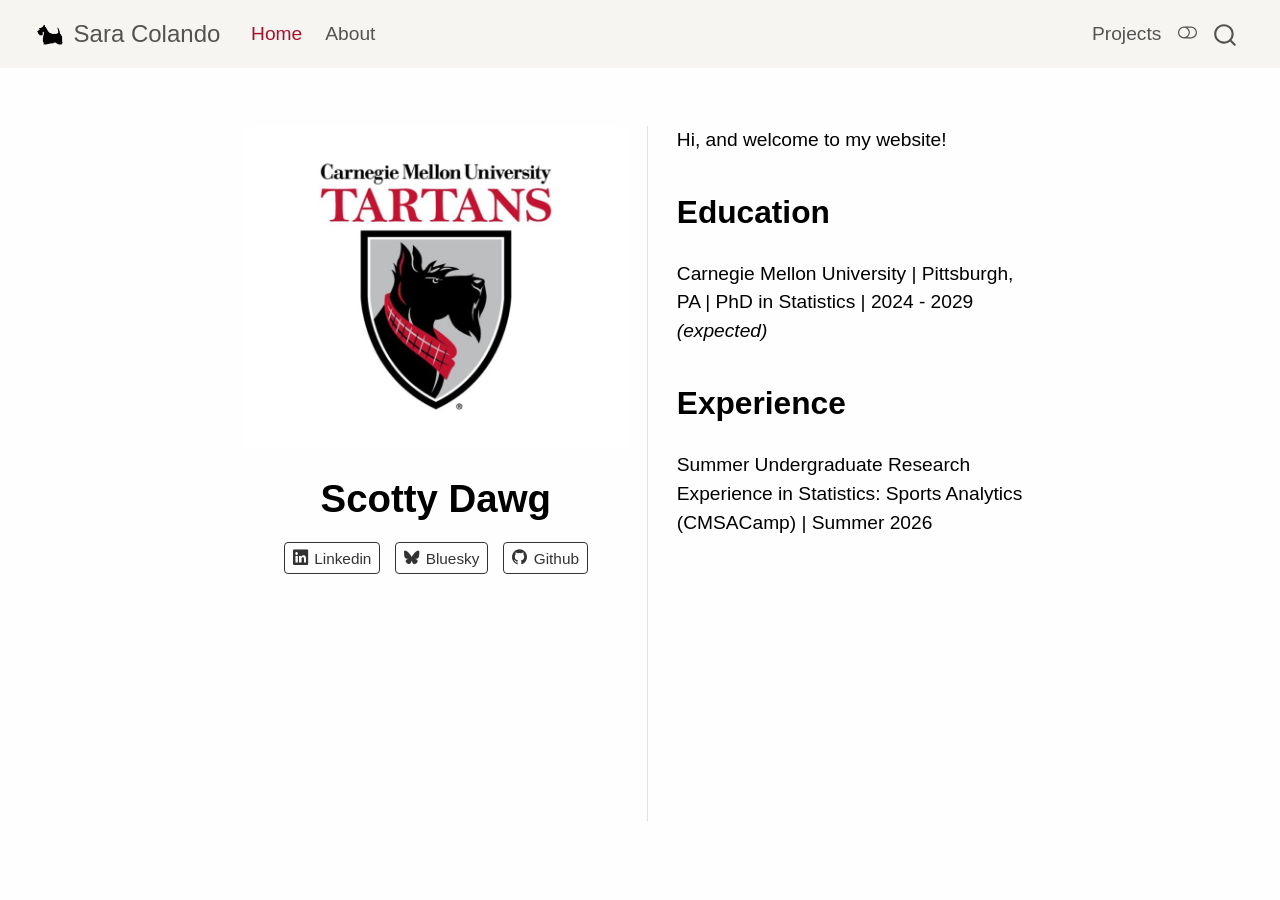
==== index.html @ 4d72673f "Built site for gh-pages" ====
<!DOCTYPE html>
<html xmlns="http://www.w3.org/1999/xhtml" lang="en" xml:lang="en"><head>

<meta charset="utf-8">
<meta name="generator" content="quarto-1.8.26">

<meta name="viewport" content="width=device-width, initial-scale=1.0, user-scalable=yes">


<title>Scotty Dawg – Sara Colando</title>
<style>
code{white-space: pre-wrap;}
span.smallcaps{font-variant: small-caps;}
div.columns{display: flex; gap: min(4vw, 1.5em);}
div.column{flex: auto; overflow-x: auto;}
div.hanging-indent{margin-left: 1.5em; text-indent: -1.5em;}
ul.task-list{list-style: none;}
ul.task-list li input[type="checkbox"] {
  width: 0.8em;
  margin: 0 0.8em 0.2em -1em; /* quarto-specific, see https://github.com/quarto-dev/quarto-cli/issues/4556 */ 
  vertical-align: middle;
}
</style>


<script src="site_libs/quarto-nav/quarto-nav.js"></script>
<script src="site_libs/quarto-nav/headroom.min.js"></script>
<script src="site_libs/clipboard/clipboard.min.js"></script>
<script src="site_libs/quarto-search/autocomplete.umd.js"></script>
<script src="site_libs/quarto-search/fuse.min.js"></script>
<script src="site_libs/quarto-search/quarto-search.js"></script>
<meta name="quarto:offset" content="./">
<link href="./images/logo.png" rel="icon" type="image/png">
<script src="site_libs/quarto-html/quarto.js" type="module"></script>
<script src="site_libs/quarto-html/tabsets/tabsets.js" type="module"></script>
<script src="site_libs/quarto-html/axe/axe-check.js" type="module"></script>
<script src="site_libs/quarto-html/popper.min.js"></script>
<script src="site_libs/quarto-html/tippy.umd.min.js"></script>
<link href="site_libs/quarto-html/tippy.css" rel="stylesheet">
<link href="site_libs/quarto-html/quarto-syntax-highlighting-587c61ba64f3a5504c4d52d930310e48.css" rel="stylesheet" class="quarto-color-scheme" id="quarto-text-highlighting-styles">
<link href="site_libs/quarto-html/quarto-syntax-highlighting-dark-b758ccaa5987ceb1b75504551e579abf.css" rel="stylesheet" class="quarto-color-scheme quarto-color-alternate" id="quarto-text-highlighting-styles">
<link href="site_libs/quarto-html/quarto-syntax-highlighting-587c61ba64f3a5504c4d52d930310e48.css" rel="stylesheet" class="quarto-color-scheme-extra" id="quarto-text-highlighting-styles">
<script src="site_libs/bootstrap/bootstrap.min.js"></script>
<link href="site_libs/bootstrap/bootstrap-icons.css" rel="stylesheet">
<link href="site_libs/bootstrap/bootstrap-1a9a073c351bd745529da1f8af7cf872.min.css" rel="stylesheet" append-hash="true" class="quarto-color-scheme" id="quarto-bootstrap" data-mode="light">
<link href="site_libs/bootstrap/bootstrap-dark-0d4a9d19931feb4fee1ddab4b2489000.min.css" rel="stylesheet" append-hash="true" class="quarto-color-scheme quarto-color-alternate" id="quarto-bootstrap" data-mode="dark">
<link href="site_libs/bootstrap/bootstrap-1a9a073c351bd745529da1f8af7cf872.min.css" rel="stylesheet" append-hash="true" class="quarto-color-scheme-extra" id="quarto-bootstrap" data-mode="light">
<script id="quarto-search-options" type="application/json">{
  "location": "navbar",
  "copy-button": false,
  "collapse-after": 3,
  "panel-placement": "end",
  "type": "overlay",
  "limit": 50,
  "keyboard-shortcut": [
    "f",
    "/",
    "s"
  ],
  "show-item-context": false,
  "language": {
    "search-no-results-text": "No results",
    "search-matching-documents-text": "matching documents",
    "search-copy-link-title": "Copy link to search",
    "search-hide-matches-text": "Hide additional matches",
    "search-more-match-text": "more match in this document",
    "search-more-matches-text": "more matches in this document",
    "search-clear-button-title": "Clear",
    "search-text-placeholder": "",
    "search-detached-cancel-button-title": "Cancel",
    "search-submit-button-title": "Submit",
    "search-label": "Search"
  }
}</script>


</head>

<body class="nav-fixed fullcontent quarto-light"><script id="quarto-html-before-body" type="application/javascript">
    const toggleBodyColorMode = (bsSheetEl) => {
      const mode = bsSheetEl.getAttribute("data-mode");
      const bodyEl = window.document.querySelector("body");
      if (mode === "dark") {
        bodyEl.classList.add("quarto-dark");
        bodyEl.classList.remove("quarto-light");
      } else {
        bodyEl.classList.add("quarto-light");
        bodyEl.classList.remove("quarto-dark");
      }
    }
    const toggleBodyColorPrimary = () => {
      const bsSheetEl = window.document.querySelector("link#quarto-bootstrap:not([rel=disabled-stylesheet])");
      if (bsSheetEl) {
        toggleBodyColorMode(bsSheetEl);
      }
    }
    const setColorSchemeToggle = (alternate) => {
      const toggles = window.document.querySelectorAll('.quarto-color-scheme-toggle');
      for (let i=0; i < toggles.length; i++) {
        const toggle = toggles[i];
        if (toggle) {
          if (alternate) {
            toggle.classList.add("alternate");
          } else {
            toggle.classList.remove("alternate");
          }
        }
      }
    };
    const toggleColorMode = (alternate) => {
      // Switch the stylesheets
      const primaryStylesheets = window.document.querySelectorAll('link.quarto-color-scheme:not(.quarto-color-alternate)');
      const alternateStylesheets = window.document.querySelectorAll('link.quarto-color-scheme.quarto-color-alternate');
      manageTransitions('#quarto-margin-sidebar .nav-link', false);
      if (alternate) {
        // note: dark is layered on light, we don't disable primary!
        enableStylesheet(alternateStylesheets);
        for (const sheetNode of alternateStylesheets) {
          if (sheetNode.id === "quarto-bootstrap") {
            toggleBodyColorMode(sheetNode);
          }
        }
      } else {
        disableStylesheet(alternateStylesheets);
        enableStylesheet(primaryStylesheets)
        toggleBodyColorPrimary();
      }
      manageTransitions('#quarto-margin-sidebar .nav-link', true);
      // Switch the toggles
      setColorSchemeToggle(alternate)
      // Hack to workaround the fact that safari doesn't
      // properly recolor the scrollbar when toggling (#1455)
      if (navigator.userAgent.indexOf('Safari') > 0 && navigator.userAgent.indexOf('Chrome') == -1) {
        manageTransitions("body", false);
        window.scrollTo(0, 1);
        setTimeout(() => {
          window.scrollTo(0, 0);
          manageTransitions("body", true);
        }, 40);
      }
    }
    const disableStylesheet = (stylesheets) => {
      for (let i=0; i < stylesheets.length; i++) {
        const stylesheet = stylesheets[i];
        stylesheet.rel = 'disabled-stylesheet';
      }
    }
    const enableStylesheet = (stylesheets) => {
      for (let i=0; i < stylesheets.length; i++) {
        const stylesheet = stylesheets[i];
        if(stylesheet.rel !== 'stylesheet') { // for Chrome, which will still FOUC without this check
          stylesheet.rel = 'stylesheet';
        }
      }
    }
    const manageTransitions = (selector, allowTransitions) => {
      const els = window.document.querySelectorAll(selector);
      for (let i=0; i < els.length; i++) {
        const el = els[i];
        if (allowTransitions) {
          el.classList.remove('notransition');
        } else {
          el.classList.add('notransition');
        }
      }
    }
    const isFileUrl = () => {
      return window.location.protocol === 'file:';
    }
    const hasAlternateSentinel = () => {
      let styleSentinel = getColorSchemeSentinel();
      if (styleSentinel !== null) {
        return styleSentinel === "alternate";
      } else {
        return false;
      }
    }
    const setStyleSentinel = (alternate) => {
      const value = alternate ? "alternate" : "default";
      if (!isFileUrl()) {
        window.localStorage.setItem("quarto-color-scheme", value);
      } else {
        localAlternateSentinel = value;
      }
    }
    const getColorSchemeSentinel = () => {
      if (!isFileUrl()) {
        const storageValue = window.localStorage.getItem("quarto-color-scheme");
        return storageValue != null ? storageValue : localAlternateSentinel;
      } else {
        return localAlternateSentinel;
      }
    }
    const toggleGiscusIfUsed = (isAlternate, darkModeDefault) => {
      const baseTheme = document.querySelector('#giscus-base-theme')?.value ?? 'light';
      const alternateTheme = document.querySelector('#giscus-alt-theme')?.value ?? 'dark';
      let newTheme = '';
      if(authorPrefersDark) {
        newTheme = isAlternate ? baseTheme : alternateTheme;
      } else {
        newTheme = isAlternate ? alternateTheme : baseTheme;
      }
      const changeGiscusTheme = () => {
        // From: https://github.com/giscus/giscus/issues/336
        const sendMessage = (message) => {
          const iframe = document.querySelector('iframe.giscus-frame');
          if (!iframe) return;
          iframe.contentWindow.postMessage({ giscus: message }, 'https://giscus.app');
        }
        sendMessage({
          setConfig: {
            theme: newTheme
          }
        });
      }
      const isGiscussLoaded = window.document.querySelector('iframe.giscus-frame') !== null;
      if (isGiscussLoaded) {
        changeGiscusTheme();
      }
    };
    const authorPrefersDark = false;
    const darkModeDefault = authorPrefersDark;
      document.querySelector('link#quarto-text-highlighting-styles.quarto-color-scheme-extra').rel = 'disabled-stylesheet';
      document.querySelector('link#quarto-bootstrap.quarto-color-scheme-extra').rel = 'disabled-stylesheet';
    let localAlternateSentinel = darkModeDefault ? 'alternate' : 'default';
    // Dark / light mode switch
    window.quartoToggleColorScheme = () => {
      // Read the current dark / light value
      let toAlternate = !hasAlternateSentinel();
      toggleColorMode(toAlternate);
      setStyleSentinel(toAlternate);
      toggleGiscusIfUsed(toAlternate, darkModeDefault);
      window.dispatchEvent(new Event('resize'));
    };
    // Switch to dark mode if need be
    if (hasAlternateSentinel()) {
      toggleColorMode(true);
    } else {
      toggleColorMode(false);
    }
  </script>

<div id="quarto-search-results"></div>
  <header id="quarto-header" class="headroom fixed-top">
    <nav class="navbar navbar-expand-lg " data-bs-theme="dark">
      <div class="navbar-container container-fluid">
      <div class="navbar-brand-container mx-auto">
    <a href="./index.html" class="navbar-brand navbar-brand-logo">
    <img src="./images/logo.png" alt="" class="navbar-logo light-content">
    <img src="./images/logo.png" alt="" class="navbar-logo dark-content">
    </a>
    <a class="navbar-brand" href="./index.html">
    <span class="navbar-title">Sara Colando</span>
    </a>
  </div>
            <div id="quarto-search" class="" title="Search"></div>
          <button class="navbar-toggler" type="button" data-bs-toggle="collapse" data-bs-target="#navbarCollapse" aria-controls="navbarCollapse" role="menu" aria-expanded="false" aria-label="Toggle navigation" onclick="if (window.quartoToggleHeadroom) { window.quartoToggleHeadroom(); }">
  <span class="navbar-toggler-icon"></span>
</button>
          <div class="collapse navbar-collapse" id="navbarCollapse">
            <ul class="navbar-nav navbar-nav-scroll me-auto">
  <li class="nav-item">
    <a class="nav-link active" href="./index.html" aria-current="page"> 
<span class="menu-text">Home</span></a>
  </li>  
  <li class="nav-item">
    <a class="nav-link" href="./about.html"> 
<span class="menu-text">About</span></a>
  </li>  
</ul>
            <ul class="navbar-nav navbar-nav-scroll ms-auto">
  <li class="nav-item">
    <a class="nav-link" href="./projects.html"> 
<span class="menu-text">Projects</span></a>
  </li>  
</ul>
          </div> <!-- /navcollapse -->
            <div class="quarto-navbar-tools">
  <a href="" class="quarto-color-scheme-toggle quarto-navigation-tool  px-1" onclick="window.quartoToggleColorScheme(); return false;" title="Toggle dark mode"><i class="bi"></i></a>
</div>
      </div> <!-- /container-fluid -->
    </nav>
</header>
<!-- content -->
<div id="quarto-content" class="quarto-container page-columns page-rows-contents page-layout-article page-navbar">
<!-- sidebar -->
<!-- margin-sidebar -->
    
<!-- main -->
<div class="quarto-about-trestles">
  <div class="about-entity">
    <img src="images/profile.png" class="about-image
  rounded " style="width: 20em;">
<header id="title-block-header" class="quarto-title-block default">
<div class="quarto-title">
<h1 class="title">Scotty Dawg</h1>
</div>
<div class="quarto-title-meta">
  </div>
</header>
    <div class="about-links">
  <a href="https://www.linkedin.com" class="about-link" rel="" target="">
    <i class="bi bi-linkedin"></i>
     <span class="about-link-text">Linkedin</span>
  </a>
  <a href="https://bsky.app" class="about-link" rel="" target="">
    <i class="bi bi-bluesky"></i>
     <span class="about-link-text">Bluesky</span>
  </a>
  <a href="https://github.com" class="about-link" rel="" target="">
    <i class="bi bi-github"></i>
     <span class="about-link-text">Github</span>
  </a>
</div>
  </div>
  <div class="about-contents"><main class="content" id="quarto-document-content">

<p>Hi, and welcome to my website!</p>
<section id="education" class="level2">
<h2 data-anchor-id="education">Education</h2>
<p>Carnegie Mellon University | Pittsburgh, PA | PhD in Statistics | 2024 - 2029 <em>(expected)</em></p>
</section>
<section id="experience" class="level2">
<h2 data-anchor-id="experience">Experience</h2>
<p>Summer Undergraduate Research Experience in Statistics: Sports Analytics (CMSACamp) | Summer 2026</p>


</section>
</main></div>
</div>
 <!-- /main -->
<script id="quarto-html-after-body" type="application/javascript">
  window.document.addEventListener("DOMContentLoaded", function (event) {
    // Ensure there is a toggle, if there isn't float one in the top right
    if (window.document.querySelector('.quarto-color-scheme-toggle') === null) {
      const a = window.document.createElement('a');
      a.classList.add('top-right');
      a.classList.add('quarto-color-scheme-toggle');
      a.href = "";
      a.onclick = function() { try { window.quartoToggleColorScheme(); } catch {} return false; };
      const i = window.document.createElement("i");
      i.classList.add('bi');
      a.appendChild(i);
      window.document.body.appendChild(a);
    }
    setColorSchemeToggle(hasAlternateSentinel())
    const isCodeAnnotation = (el) => {
      for (const clz of el.classList) {
        if (clz.startsWith('code-annotation-')) {                     
          return true;
        }
      }
      return false;
    }
    const onCopySuccess = function(e) {
      // button target
      const button = e.trigger;
      // don't keep focus
      button.blur();
      // flash "checked"
      button.classList.add('code-copy-button-checked');
      var currentTitle = button.getAttribute("title");
      button.setAttribute("title", "Copied!");
      let tooltip;
      if (window.bootstrap) {
        button.setAttribute("data-bs-toggle", "tooltip");
        button.setAttribute("data-bs-placement", "left");
        button.setAttribute("data-bs-title", "Copied!");
        tooltip = new bootstrap.Tooltip(button, 
          { trigger: "manual", 
            customClass: "code-copy-button-tooltip",
            offset: [0, -8]});
        tooltip.show();    
      }
      setTimeout(function() {
        if (tooltip) {
          tooltip.hide();
          button.removeAttribute("data-bs-title");
          button.removeAttribute("data-bs-toggle");
          button.removeAttribute("data-bs-placement");
        }
        button.setAttribute("title", currentTitle);
        button.classList.remove('code-copy-button-checked');
      }, 1000);
      // clear code selection
      e.clearSelection();
    }
    const getTextToCopy = function(trigger) {
      const outerScaffold = trigger.parentElement.cloneNode(true);
      const codeEl = outerScaffold.querySelector('code');
      for (const childEl of codeEl.children) {
        if (isCodeAnnotation(childEl)) {
          childEl.remove();
        }
      }
      return codeEl.innerText;
    }
    const clipboard = new window.ClipboardJS('.code-copy-button:not([data-in-quarto-modal])', {
      text: getTextToCopy
    });
    clipboard.on('success', onCopySuccess);
    if (window.document.getElementById('quarto-embedded-source-code-modal')) {
      const clipboardModal = new window.ClipboardJS('.code-copy-button[data-in-quarto-modal]', {
        text: getTextToCopy,
        container: window.document.getElementById('quarto-embedded-source-code-modal')
      });
      clipboardModal.on('success', onCopySuccess);
    }
      var localhostRegex = new RegExp(/^(?:http|https):\/\/localhost\:?[0-9]*\//);
      var mailtoRegex = new RegExp(/^mailto:/);
        var filterRegex = new RegExp('/' + window.location.host + '/');
      var isInternal = (href) => {
          return filterRegex.test(href) || localhostRegex.test(href) || mailtoRegex.test(href);
      }
      // Inspect non-navigation links and adorn them if external
     var links = window.document.querySelectorAll('a[href]:not(.nav-link):not(.navbar-brand):not(.toc-action):not(.sidebar-link):not(.sidebar-item-toggle):not(.pagination-link):not(.no-external):not([aria-hidden]):not(.dropdown-item):not(.quarto-navigation-tool):not(.about-link)');
      for (var i=0; i<links.length; i++) {
        const link = links[i];
        if (!isInternal(link.href)) {
          // undo the damage that might have been done by quarto-nav.js in the case of
          // links that we want to consider external
          if (link.dataset.originalHref !== undefined) {
            link.href = link.dataset.originalHref;
          }
        }
      }
    function tippyHover(el, contentFn, onTriggerFn, onUntriggerFn) {
      const config = {
        allowHTML: true,
        maxWidth: 500,
        delay: 100,
        arrow: false,
        appendTo: function(el) {
            return el.parentElement;
        },
        interactive: true,
        interactiveBorder: 10,
        theme: 'quarto',
        placement: 'bottom-start',
      };
      if (contentFn) {
        config.content = contentFn;
      }
      if (onTriggerFn) {
        config.onTrigger = onTriggerFn;
      }
      if (onUntriggerFn) {
        config.onUntrigger = onUntriggerFn;
      }
      window.tippy(el, config); 
    }
    const noterefs = window.document.querySelectorAll('a[role="doc-noteref"]');
    for (var i=0; i<noterefs.length; i++) {
      const ref = noterefs[i];
      tippyHover(ref, function() {
        // use id or data attribute instead here
        let href = ref.getAttribute('data-footnote-href') || ref.getAttribute('href');
        try { href = new URL(href).hash; } catch {}
        const id = href.replace(/^#\/?/, "");
        const note = window.document.getElementById(id);
        if (note) {
          return note.innerHTML;
        } else {
          return "";
        }
      });
    }
    const xrefs = window.document.querySelectorAll('a.quarto-xref');
    const processXRef = (id, note) => {
      // Strip column container classes
      const stripColumnClz = (el) => {
        el.classList.remove("page-full", "page-columns");
        if (el.children) {
          for (const child of el.children) {
            stripColumnClz(child);
          }
        }
      }
      stripColumnClz(note)
      if (id === null || id.startsWith('sec-')) {
        // Special case sections, only their first couple elements
        const container = document.createElement("div");
        if (note.children && note.children.length > 2) {
          container.appendChild(note.children[0].cloneNode(true));
          for (let i = 1; i < note.children.length; i++) {
            const child = note.children[i];
            if (child.tagName === "P" && child.innerText === "") {
              continue;
            } else {
              container.appendChild(child.cloneNode(true));
              break;
            }
          }
          if (window.Quarto?.typesetMath) {
            window.Quarto.typesetMath(container);
          }
          return container.innerHTML
        } else {
          if (window.Quarto?.typesetMath) {
            window.Quarto.typesetMath(note);
          }
          return note.innerHTML;
        }
      } else {
        // Remove any anchor links if they are present
        const anchorLink = note.querySelector('a.anchorjs-link');
        if (anchorLink) {
          anchorLink.remove();
        }
        if (window.Quarto?.typesetMath) {
          window.Quarto.typesetMath(note);
        }
        if (note.classList.contains("callout")) {
          return note.outerHTML;
        } else {
          return note.innerHTML;
        }
      }
    }
    for (var i=0; i<xrefs.length; i++) {
      const xref = xrefs[i];
      tippyHover(xref, undefined, function(instance) {
        instance.disable();
        let url = xref.getAttribute('href');
        let hash = undefined; 
        if (url.startsWith('#')) {
          hash = url;
        } else {
          try { hash = new URL(url).hash; } catch {}
        }
        if (hash) {
          const id = hash.replace(/^#\/?/, "");
          const note = window.document.getElementById(id);
          if (note !== null) {
            try {
              const html = processXRef(id, note.cloneNode(true));
              instance.setContent(html);
            } finally {
              instance.enable();
              instance.show();
            }
          } else {
            // See if we can fetch this
            fetch(url.split('#')[0])
            .then(res => res.text())
            .then(html => {
              const parser = new DOMParser();
              const htmlDoc = parser.parseFromString(html, "text/html");
              const note = htmlDoc.getElementById(id);
              if (note !== null) {
                const html = processXRef(id, note);
                instance.setContent(html);
              } 
            }).finally(() => {
              instance.enable();
              instance.show();
            });
          }
        } else {
          // See if we can fetch a full url (with no hash to target)
          // This is a special case and we should probably do some content thinning / targeting
          fetch(url)
          .then(res => res.text())
          .then(html => {
            const parser = new DOMParser();
            const htmlDoc = parser.parseFromString(html, "text/html");
            const note = htmlDoc.querySelector('main.content');
            if (note !== null) {
              // This should only happen for chapter cross references
              // (since there is no id in the URL)
              // remove the first header
              if (note.children.length > 0 && note.children[0].tagName === "HEADER") {
                note.children[0].remove();
              }
              const html = processXRef(null, note);
              instance.setContent(html);
            } 
          }).finally(() => {
            instance.enable();
            instance.show();
          });
        }
      }, function(instance) {
      });
    }
        let selectedAnnoteEl;
        const selectorForAnnotation = ( cell, annotation) => {
          let cellAttr = 'data-code-cell="' + cell + '"';
          let lineAttr = 'data-code-annotation="' +  annotation + '"';
          const selector = 'span[' + cellAttr + '][' + lineAttr + ']';
          return selector;
        }
        const selectCodeLines = (annoteEl) => {
          const doc = window.document;
          const targetCell = annoteEl.getAttribute("data-target-cell");
          const targetAnnotation = annoteEl.getAttribute("data-target-annotation");
          const annoteSpan = window.document.querySelector(selectorForAnnotation(targetCell, targetAnnotation));
          const lines = annoteSpan.getAttribute("data-code-lines").split(",");
          const lineIds = lines.map((line) => {
            return targetCell + "-" + line;
          })
          let top = null;
          let height = null;
          let parent = null;
          if (lineIds.length > 0) {
              //compute the position of the single el (top and bottom and make a div)
              const el = window.document.getElementById(lineIds[0]);
              top = el.offsetTop;
              height = el.offsetHeight;
              parent = el.parentElement.parentElement;
            if (lineIds.length > 1) {
              const lastEl = window.document.getElementById(lineIds[lineIds.length - 1]);
              const bottom = lastEl.offsetTop + lastEl.offsetHeight;
              height = bottom - top;
            }
            if (top !== null && height !== null && parent !== null) {
              // cook up a div (if necessary) and position it 
              let div = window.document.getElementById("code-annotation-line-highlight");
              if (div === null) {
                div = window.document.createElement("div");
                div.setAttribute("id", "code-annotation-line-highlight");
                div.style.position = 'absolute';
                parent.appendChild(div);
              }
              div.style.top = top - 2 + "px";
              div.style.height = height + 4 + "px";
              div.style.left = 0;
              let gutterDiv = window.document.getElementById("code-annotation-line-highlight-gutter");
              if (gutterDiv === null) {
                gutterDiv = window.document.createElement("div");
                gutterDiv.setAttribute("id", "code-annotation-line-highlight-gutter");
                gutterDiv.style.position = 'absolute';
                const codeCell = window.document.getElementById(targetCell);
                const gutter = codeCell.querySelector('.code-annotation-gutter');
                gutter.appendChild(gutterDiv);
              }
              gutterDiv.style.top = top - 2 + "px";
              gutterDiv.style.height = height + 4 + "px";
            }
            selectedAnnoteEl = annoteEl;
          }
        };
        const unselectCodeLines = () => {
          const elementsIds = ["code-annotation-line-highlight", "code-annotation-line-highlight-gutter"];
          elementsIds.forEach((elId) => {
            const div = window.document.getElementById(elId);
            if (div) {
              div.remove();
            }
          });
          selectedAnnoteEl = undefined;
        };
          // Handle positioning of the toggle
      window.addEventListener(
        "resize",
        throttle(() => {
          elRect = undefined;
          if (selectedAnnoteEl) {
            selectCodeLines(selectedAnnoteEl);
          }
        }, 10)
      );
      function throttle(fn, ms) {
      let throttle = false;
      let timer;
        return (...args) => {
          if(!throttle) { // first call gets through
              fn.apply(this, args);
              throttle = true;
          } else { // all the others get throttled
              if(timer) clearTimeout(timer); // cancel #2
              timer = setTimeout(() => {
                fn.apply(this, args);
                timer = throttle = false;
              }, ms);
          }
        };
      }
        // Attach click handler to the DT
        const annoteDls = window.document.querySelectorAll('dt[data-target-cell]');
        for (const annoteDlNode of annoteDls) {
          annoteDlNode.addEventListener('click', (event) => {
            const clickedEl = event.target;
            if (clickedEl !== selectedAnnoteEl) {
              unselectCodeLines();
              const activeEl = window.document.querySelector('dt[data-target-cell].code-annotation-active');
              if (activeEl) {
                activeEl.classList.remove('code-annotation-active');
              }
              selectCodeLines(clickedEl);
              clickedEl.classList.add('code-annotation-active');
            } else {
              // Unselect the line
              unselectCodeLines();
              clickedEl.classList.remove('code-annotation-active');
            }
          });
        }
    const findCites = (el) => {
      const parentEl = el.parentElement;
      if (parentEl) {
        const cites = parentEl.dataset.cites;
        if (cites) {
          return {
            el,
            cites: cites.split(' ')
          };
        } else {
          return findCites(el.parentElement)
        }
      } else {
        return undefined;
      }
    };
    var bibliorefs = window.document.querySelectorAll('a[role="doc-biblioref"]');
    for (var i=0; i<bibliorefs.length; i++) {
      const ref = bibliorefs[i];
      const citeInfo = findCites(ref);
      if (citeInfo) {
        tippyHover(citeInfo.el, function() {
          var popup = window.document.createElement('div');
          citeInfo.cites.forEach(function(cite) {
            var citeDiv = window.document.createElement('div');
            citeDiv.classList.add('hanging-indent');
            citeDiv.classList.add('csl-entry');
            var biblioDiv = window.document.getElementById('ref-' + cite);
            if (biblioDiv) {
              citeDiv.innerHTML = biblioDiv.innerHTML;
            }
            popup.appendChild(citeDiv);
          });
          return popup.innerHTML;
        });
      }
    }
  });
  </script>
</div> <!-- /content -->




</body></html>
---- site_libs/quarto-html/tippy.css ----
.tippy-box[data-animation=fade][data-state=hidden]{opacity:0}[data-tippy-root]{max-width:calc(100vw - 10px)}.tippy-box{position:relative;background-color:#333;color:#fff;border-radius:4px;font-size:14px;line-height:1.4;white-space:normal;outline:0;transition-property:transform,visibility,opacity}.tippy-box[data-placement^=top]>.tippy-arrow{bottom:0}.tippy-box[data-placement^=top]>.tippy-arrow:before{bottom:-7px;left:0;border-width:8px 8px 0;border-top-color:initial;transform-origin:center top}.tippy-box[data-placement^=bottom]>.tippy-arrow{top:0}.tippy-box[data-placement^=bottom]>.tippy-arrow:before{top:-7px;left:0;border-width:0 8px 8px;border-bottom-color:initial;transform-origin:center bottom}.tippy-box[data-placement^=left]>.tippy-arrow{right:0}.tippy-box[data-placement^=left]>.tippy-arrow:before{border-width:8px 0 8px 8px;border-left-color:initial;right:-7px;transform-origin:center left}.tippy-box[data-placement^=right]>.tippy-arrow{left:0}.tippy-box[data-placement^=right]>.tippy-arrow:before{left:-7px;border-width:8px 8px 8px 0;border-right-color:initial;transform-origin:center right}.tippy-box[data-inertia][data-state=visible]{transition-timing-function:cubic-bezier(.54,1.5,.38,1.11)}.tippy-arrow{width:16px;height:16px;color:#333}.tippy-arrow:before{content:"";position:absolute;border-color:transparent;border-style:solid}.tippy-content{position:relative;padding:5px 9px;z-index:1}
---- site_libs/quarto-html/quarto-syntax-highlighting-587c61ba64f3a5504c4d52d930310e48.css ----
/* quarto syntax highlight colors */
:root {
  --quarto-hl-ot-color: #003B4F;
  --quarto-hl-at-color: #657422;
  --quarto-hl-ss-color: #20794D;
  --quarto-hl-an-color: #5E5E5E;
  --quarto-hl-fu-color: #4758AB;
  --quarto-hl-st-color: #20794D;
  --quarto-hl-cf-color: #003B4F;
  --quarto-hl-op-color: #5E5E5E;
  --quarto-hl-er-color: #AD0000;
  --quarto-hl-bn-color: #AD0000;
  --quarto-hl-al-color: #AD0000;
  --quarto-hl-va-color: #111111;
  --quarto-hl-bu-color: inherit;
  --quarto-hl-ex-color: inherit;
  --quarto-hl-pp-color: #AD0000;
  --quarto-hl-in-color: #5E5E5E;
  --quarto-hl-vs-color: #20794D;
  --quarto-hl-wa-color: #5E5E5E;
  --quarto-hl-do-color: #5E5E5E;
  --quarto-hl-im-color: #00769E;
  --quarto-hl-ch-color: #20794D;
  --quarto-hl-dt-color: #AD0000;
  --quarto-hl-fl-color: #AD0000;
  --quarto-hl-co-color: #5E5E5E;
  --quarto-hl-cv-color: #5E5E5E;
  --quarto-hl-cn-color: #8f5902;
  --quarto-hl-sc-color: #5E5E5E;
  --quarto-hl-dv-color: #AD0000;
  --quarto-hl-kw-color: #003B4F;
}

/* other quarto variables */
:root {
  --quarto-font-monospace: SFMono-Regular, Menlo, Monaco, Consolas, "Liberation Mono", "Courier New", monospace;
}

/* syntax highlight based on Pandoc's rules */
pre > code.sourceCode > span {
  color: #003B4F;
}

code.sourceCode > span {
  color: #003B4F;
}

div.sourceCode,
div.sourceCode pre.sourceCode {
  color: #003B4F;
}

/* Normal */
code span {
  color: #003B4F;
}

/* Alert */
code span.al {
  color: #AD0000;
  font-style: inherit;
}

/* Annotation */
code span.an {
  color: #5E5E5E;
  font-style: inherit;
}

/* Attribute */
code span.at {
  color: #657422;
  font-style: inherit;
}

/* BaseN */
code span.bn {
  color: #AD0000;
  font-style: inherit;
}

/* BuiltIn */
code span.bu {
  font-style: inherit;
}

/* ControlFlow */
code span.cf {
  color: #003B4F;
  font-weight: bold;
  font-style: inherit;
}

/* Char */
code span.ch {
  color: #20794D;
  font-style: inherit;
}

/* Constant */
code span.cn {
  color: #8f5902;
  font-style: inherit;
}

/* Comment */
code span.co {
  color: #5E5E5E;
  font-style: inherit;
}

/* CommentVar */
code span.cv {
  color: #5E5E5E;
  font-style: italic;
}

/* Documentation */
code span.do {
  color: #5E5E5E;
  font-style: italic;
}

/* DataType */
code span.dt {
  color: #AD0000;
  font-style: inherit;
}

/* DecVal */
code span.dv {
  color: #AD0000;
  font-style: inherit;
}

/* Error */
code span.er {
  color: #AD0000;
  font-style: inherit;
}

/* Extension */
code span.ex {
  font-style: inherit;
}

/* Float */
code span.fl {
  color: #AD0000;
  font-style: inherit;
}

/* Function */
code span.fu {
  color: #4758AB;
  font-style: inherit;
}

/* Import */
code span.im {
  color: #00769E;
  font-style: inherit;
}

/* Information */
code span.in {
  color: #5E5E5E;
  font-style: inherit;
}

/* Keyword */
code span.kw {
  color: #003B4F;
  font-weight: bold;
  font-style: inherit;
}

/* Operator */
code span.op {
  color: #5E5E5E;
  font-style: inherit;
}

/* Other */
code span.ot {
  color: #003B4F;
  font-style: inherit;
}

/* Preprocessor */
code span.pp {
  color: #AD0000;
  font-style: inherit;
}

/* SpecialChar */
code span.sc {
  color: #5E5E5E;
  font-style: inherit;
}

/* SpecialString */
code span.ss {
  color: #20794D;
  font-style: inherit;
}

/* String */
code span.st {
  color: #20794D;
  font-style: inherit;
}

/* Variable */
code span.va {
  color: #111111;
  font-style: inherit;
}

/* VerbatimString */
code span.vs {
  color: #20794D;
  font-style: inherit;
}

/* Warning */
code span.wa {
  color: #5E5E5E;
  font-style: italic;
}

.prevent-inlining {
  content: "</";
}

/*# sourceMappingURL=2dce1cc6c82594539e1579de68416b47.css.map */
---- site_libs/quarto-html/quarto-syntax-highlighting-dark-b758ccaa5987ceb1b75504551e579abf.css ----
/* quarto syntax highlight colors */
:root {
  --quarto-hl-al-color: #f07178;
  --quarto-hl-an-color: #d4d0ab;
  --quarto-hl-at-color: #00e0e0;
  --quarto-hl-bn-color: #d4d0ab;
  --quarto-hl-bu-color: #abe338;
  --quarto-hl-ch-color: #abe338;
  --quarto-hl-co-color: #f8f8f2;
  --quarto-hl-cv-color: #ffd700;
  --quarto-hl-cn-color: #ffd700;
  --quarto-hl-cf-color: #ffa07a;
  --quarto-hl-dt-color: #ffa07a;
  --quarto-hl-dv-color: #d4d0ab;
  --quarto-hl-do-color: #f8f8f2;
  --quarto-hl-er-color: #f07178;
  --quarto-hl-ex-color: #00e0e0;
  --quarto-hl-fl-color: #d4d0ab;
  --quarto-hl-fu-color: #ffa07a;
  --quarto-hl-im-color: #abe338;
  --quarto-hl-in-color: #d4d0ab;
  --quarto-hl-kw-color: #ffa07a;
  --quarto-hl-op-color: #ffa07a;
  --quarto-hl-ot-color: #00e0e0;
  --quarto-hl-pp-color: #dcc6e0;
  --quarto-hl-re-color: #00e0e0;
  --quarto-hl-sc-color: #abe338;
  --quarto-hl-ss-color: #abe338;
  --quarto-hl-st-color: #abe338;
  --quarto-hl-va-color: #00e0e0;
  --quarto-hl-vs-color: #abe338;
  --quarto-hl-wa-color: #dcc6e0;
}

/* other quarto variables */
:root {
  --quarto-font-monospace: SFMono-Regular, Menlo, Monaco, Consolas, "Liberation Mono", "Courier New", monospace;
}

/* syntax highlight based on Pandoc's rules */
pre > code.sourceCode > span {
  color: #f8f8f2;
}

code.sourceCode > span {
  color: #f8f8f2;
}

div.sourceCode,
div.sourceCode pre.sourceCode {
  color: #f8f8f2;
}

/* Normal */
code span {
  color: #f8f8f2;
}

/* Alert */
code span.al {
  color: #f07178;
}

/* Annotation */
code span.an {
  color: #d4d0ab;
}

/* Attribute */
code span.at {
  color: #00e0e0;
}

/* BaseN */
code span.bn {
  color: #d4d0ab;
}

/* BuiltIn */
code span.bu {
  color: #abe338;
}

/* ControlFlow */
code span.cf {
  font-weight: bold;
  color: #ffa07a;
}

/* Char */
code span.ch {
  color: #abe338;
}

/* Constant */
code span.cn {
  color: #ffd700;
}

/* Comment */
code span.co {
  font-style: italic;
  color: #f8f8f2;
}

/* CommentVar */
code span.cv {
  color: #ffd700;
}

/* Documentation */
code span.do {
  color: #f8f8f2;
}

/* DataType */
code span.dt {
  color: #ffa07a;
}

/* DecVal */
code span.dv {
  color: #d4d0ab;
}

/* Error */
code span.er {
  color: #f07178;
  text-decoration: underline;
}

/* Extension */
code span.ex {
  font-weight: bold;
  color: #00e0e0;
}

/* Float */
code span.fl {
  color: #d4d0ab;
}

/* Function */
code span.fu {
  color: #ffa07a;
}

/* Import */
code span.im {
  color: #abe338;
}

/* Information */
code span.in {
  color: #d4d0ab;
}

/* Keyword */
code span.kw {
  font-weight: bold;
  color: #ffa07a;
}

/* Operator */
code span.op {
  color: #ffa07a;
}

/* Other */
code span.ot {
  color: #00e0e0;
}

/* Preprocessor */
code span.pp {
  color: #dcc6e0;
}

/* RegionMarker */
code span.re {
  background-color: #f8f8f2;
  color: #00e0e0;
}

/* SpecialChar */
code span.sc {
  color: #abe338;
}

/* SpecialString */
code span.ss {
  color: #abe338;
}

/* String */
code span.st {
  color: #abe338;
}

/* Variable */
code span.va {
  color: #00e0e0;
}

/* VerbatimString */
code span.vs {
  color: #abe338;
}

/* Warning */
code span.wa {
  color: #dcc6e0;
}

.prevent-inlining {
  content: "</";
}

/*# sourceMappingURL=6c091f0476edacc1e88d089996040f32.css.map */
---- site_libs/quarto-html/quarto-syntax-highlighting-587c61ba64f3a5504c4d52d930310e48.css ----
/* quarto syntax highlight colors */
:root {
  --quarto-hl-ot-color: #003B4F;
  --quarto-hl-at-color: #657422;
  --quarto-hl-ss-color: #20794D;
  --quarto-hl-an-color: #5E5E5E;
  --quarto-hl-fu-color: #4758AB;
  --quarto-hl-st-color: #20794D;
  --quarto-hl-cf-color: #003B4F;
  --quarto-hl-op-color: #5E5E5E;
  --quarto-hl-er-color: #AD0000;
  --quarto-hl-bn-color: #AD0000;
  --quarto-hl-al-color: #AD0000;
  --quarto-hl-va-color: #111111;
  --quarto-hl-bu-color: inherit;
  --quarto-hl-ex-color: inherit;
  --quarto-hl-pp-color: #AD0000;
  --quarto-hl-in-color: #5E5E5E;
  --quarto-hl-vs-color: #20794D;
  --quarto-hl-wa-color: #5E5E5E;
  --quarto-hl-do-color: #5E5E5E;
  --quarto-hl-im-color: #00769E;
  --quarto-hl-ch-color: #20794D;
  --quarto-hl-dt-color: #AD0000;
  --quarto-hl-fl-color: #AD0000;
  --quarto-hl-co-color: #5E5E5E;
  --quarto-hl-cv-color: #5E5E5E;
  --quarto-hl-cn-color: #8f5902;
  --quarto-hl-sc-color: #5E5E5E;
  --quarto-hl-dv-color: #AD0000;
  --quarto-hl-kw-color: #003B4F;
}

/* other quarto variables */
:root {
  --quarto-font-monospace: SFMono-Regular, Menlo, Monaco, Consolas, "Liberation Mono", "Courier New", monospace;
}

/* syntax highlight based on Pandoc's rules */
pre > code.sourceCode > span {
  color: #003B4F;
}

code.sourceCode > span {
  color: #003B4F;
}

div.sourceCode,
div.sourceCode pre.sourceCode {
  color: #003B4F;
}

/* Normal */
code span {
  color: #003B4F;
}

/* Alert */
code span.al {
  color: #AD0000;
  font-style: inherit;
}

/* Annotation */
code span.an {
  color: #5E5E5E;
  font-style: inherit;
}

/* Attribute */
code span.at {
  color: #657422;
  font-style: inherit;
}

/* BaseN */
code span.bn {
  color: #AD0000;
  font-style: inherit;
}

/* BuiltIn */
code span.bu {
  font-style: inherit;
}

/* ControlFlow */
code span.cf {
  color: #003B4F;
  font-weight: bold;
  font-style: inherit;
}

/* Char */
code span.ch {
  color: #20794D;
  font-style: inherit;
}

/* Constant */
code span.cn {
  color: #8f5902;
  font-style: inherit;
}

/* Comment */
code span.co {
  color: #5E5E5E;
  font-style: inherit;
}

/* CommentVar */
code span.cv {
  color: #5E5E5E;
  font-style: italic;
}

/* Documentation */
code span.do {
  color: #5E5E5E;
  font-style: italic;
}

/* DataType */
code span.dt {
  color: #AD0000;
  font-style: inherit;
}

/* DecVal */
code span.dv {
  color: #AD0000;
  font-style: inherit;
}

/* Error */
code span.er {
  color: #AD0000;
  font-style: inherit;
}

/* Extension */
code span.ex {
  font-style: inherit;
}

/* Float */
code span.fl {
  color: #AD0000;
  font-style: inherit;
}

/* Function */
code span.fu {
  color: #4758AB;
  font-style: inherit;
}

/* Import */
code span.im {
  color: #00769E;
  font-style: inherit;
}

/* Information */
code span.in {
  color: #5E5E5E;
  font-style: inherit;
}

/* Keyword */
code span.kw {
  color: #003B4F;
  font-weight: bold;
  font-style: inherit;
}

/* Operator */
code span.op {
  color: #5E5E5E;
  font-style: inherit;
}

/* Other */
code span.ot {
  color: #003B4F;
  font-style: inherit;
}

/* Preprocessor */
code span.pp {
  color: #AD0000;
  font-style: inherit;
}

/* SpecialChar */
code span.sc {
  color: #5E5E5E;
  font-style: inherit;
}

/* SpecialString */
code span.ss {
  color: #20794D;
  font-style: inherit;
}

/* String */
code span.st {
  color: #20794D;
  font-style: inherit;
}

/* Variable */
code span.va {
  color: #111111;
  font-style: inherit;
}

/* VerbatimString */
code span.vs {
  color: #20794D;
  font-style: inherit;
}

/* Warning */
code span.wa {
  color: #5E5E5E;
  font-style: italic;
}

.prevent-inlining {
  content: "</";
}

/*# sourceMappingURL=2dce1cc6c82594539e1579de68416b47.css.map */
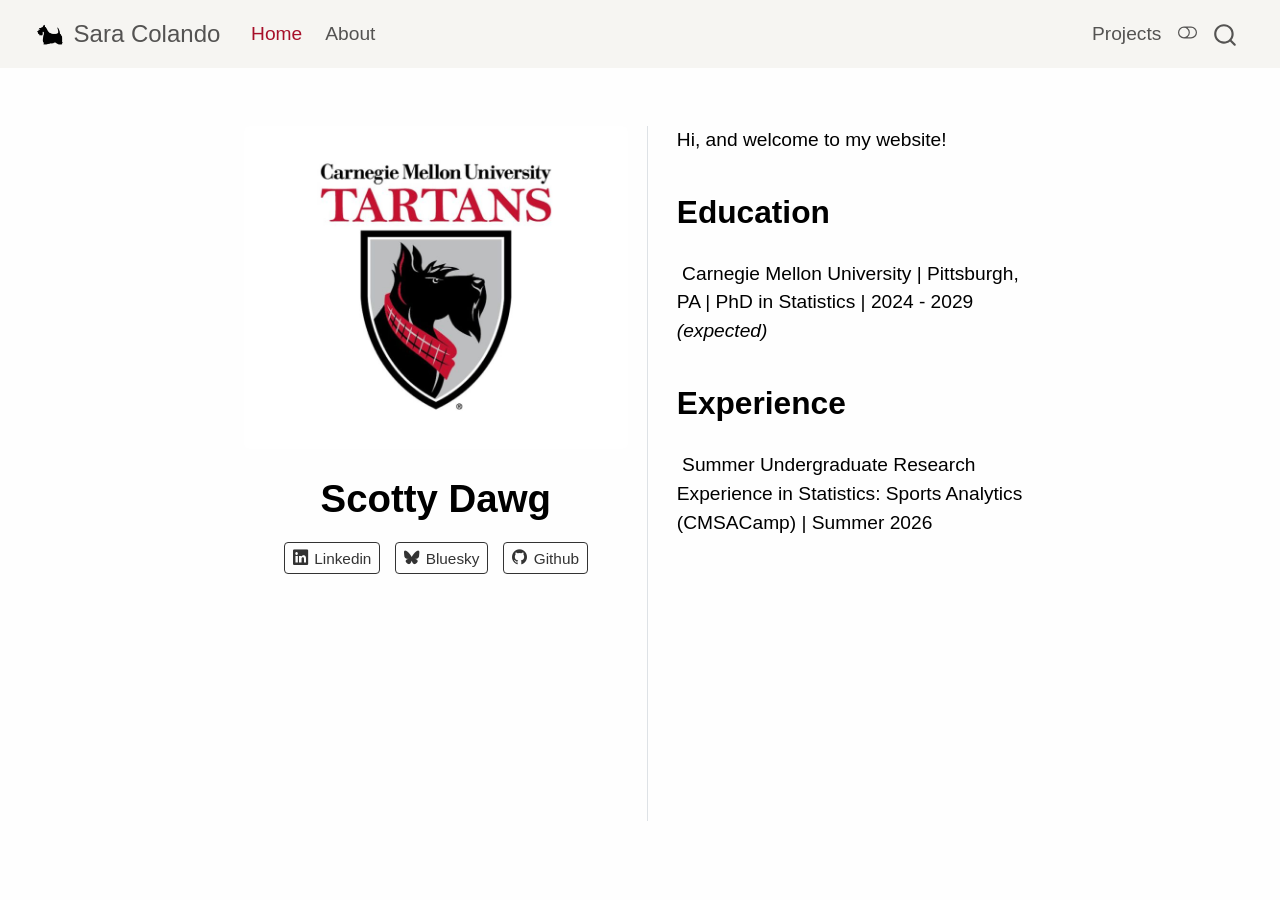
==== commit 399beaec: "Built site for gh-pages" ====
--- a/index.html
+++ b/index.html
@@ -45,6 +45,7 @@
 <link href="site_libs/bootstrap/bootstrap-1a9a073c351bd745529da1f8af7cf872.min.css" rel="stylesheet" append-hash="true" class="quarto-color-scheme" id="quarto-bootstrap" data-mode="light">
 <link href="site_libs/bootstrap/bootstrap-dark-0d4a9d19931feb4fee1ddab4b2489000.min.css" rel="stylesheet" append-hash="true" class="quarto-color-scheme quarto-color-alternate" id="quarto-bootstrap" data-mode="dark">
 <link href="site_libs/bootstrap/bootstrap-1a9a073c351bd745529da1f8af7cf872.min.css" rel="stylesheet" append-hash="true" class="quarto-color-scheme-extra" id="quarto-bootstrap" data-mode="light">
+<script src="site_libs/quarto-contrib/iconify-3.0.0/iconify-icon.min.js"></script>
 <script id="quarto-search-options" type="application/json">{
   "location": "navbar",
   "copy-button": false,
@@ -318,11 +319,11 @@
 <p>Hi, and welcome to my website!</p>
 <section id="education" class="level2">
 <h2 data-anchor-id="education">Education</h2>
-<p>Carnegie Mellon University | Pittsburgh, PA | PhD in Statistics | 2024 - 2029 <em>(expected)</em></p>
+<p><iconify-icon role="img" inline="" icon="zondicons:education" aria-label="Icon education from zondicons Iconify.design set." title="Icon education from zondicons Iconify.design set."></iconify-icon> Carnegie Mellon University | Pittsburgh, PA | PhD in Statistics | 2024 - 2029 <em>(expected)</em></p>
 </section>
 <section id="experience" class="level2">
 <h2 data-anchor-id="experience">Experience</h2>
-<p>Summer Undergraduate Research Experience in Statistics: Sports Analytics (CMSACamp) | Summer 2026</p>
+<p><iconify-icon role="img" inline="" icon="octicon:heart-fill-16" aria-label="Icon heart-fill-16 from octicon Iconify.design set." title="Icon heart-fill-16 from octicon Iconify.design set."></iconify-icon> Summer Undergraduate Research Experience in Statistics: Sports Analytics (CMSACamp) | Summer 2026</p>
 
 
 </section>
@@ -408,7 +409,7 @@
     }
       var localhostRegex = new RegExp(/^(?:http|https):\/\/localhost\:?[0-9]*\//);
       var mailtoRegex = new RegExp(/^mailto:/);
-        var filterRegex = new RegExp('/' + window.location.host + '/');
+        var filterRegex = new RegExp("https:\/\/scolando\.github\.io\/test\/");
       var isInternal = (href) => {
           return filterRegex.test(href) || localhostRegex.test(href) || mailtoRegex.test(href);
       }
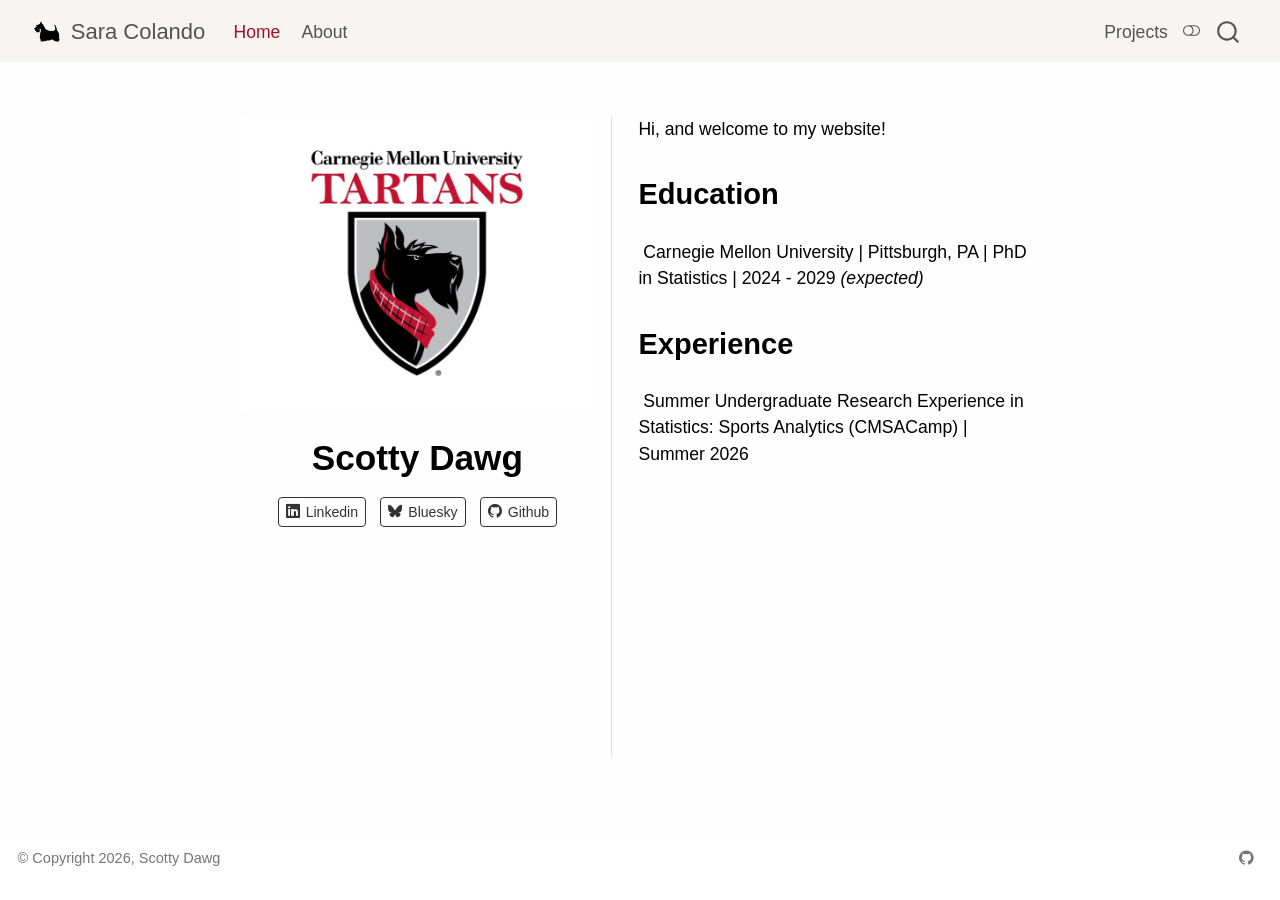
==== commit c4085b70: "Built site for gh-pages" ====
--- a/index.html
+++ b/index.html
@@ -42,9 +42,9 @@
 <link href="site_libs/quarto-html/quarto-syntax-highlighting-587c61ba64f3a5504c4d52d930310e48.css" rel="stylesheet" class="quarto-color-scheme-extra" id="quarto-text-highlighting-styles">
 <script src="site_libs/bootstrap/bootstrap.min.js"></script>
 <link href="site_libs/bootstrap/bootstrap-icons.css" rel="stylesheet">
-<link href="site_libs/bootstrap/bootstrap-1a9a073c351bd745529da1f8af7cf872.min.css" rel="stylesheet" append-hash="true" class="quarto-color-scheme" id="quarto-bootstrap" data-mode="light">
-<link href="site_libs/bootstrap/bootstrap-dark-0d4a9d19931feb4fee1ddab4b2489000.min.css" rel="stylesheet" append-hash="true" class="quarto-color-scheme quarto-color-alternate" id="quarto-bootstrap" data-mode="dark">
-<link href="site_libs/bootstrap/bootstrap-1a9a073c351bd745529da1f8af7cf872.min.css" rel="stylesheet" append-hash="true" class="quarto-color-scheme-extra" id="quarto-bootstrap" data-mode="light">
+<link href="site_libs/bootstrap/bootstrap-7819631493872d2812fdccd6de3dd9ca.min.css" rel="stylesheet" append-hash="true" class="quarto-color-scheme" id="quarto-bootstrap" data-mode="light">
+<link href="site_libs/bootstrap/bootstrap-dark-e31657f8247205450e7181427900ce57.min.css" rel="stylesheet" append-hash="true" class="quarto-color-scheme quarto-color-alternate" id="quarto-bootstrap" data-mode="dark">
+<link href="site_libs/bootstrap/bootstrap-7819631493872d2812fdccd6de3dd9ca.min.css" rel="stylesheet" append-hash="true" class="quarto-color-scheme-extra" id="quarto-bootstrap" data-mode="light">
 <script src="site_libs/quarto-contrib/iconify-3.0.0/iconify-icon.min.js"></script>
 <script id="quarto-search-options" type="application/json">{
   "location": "navbar",
@@ -737,6 +737,30 @@
   });
   </script>
 </div> <!-- /content -->
+<footer class="footer">
+  <div class="nav-footer">
+    <div class="nav-footer-left">
+      <ul class="footer-items list-unstyled">
+    <li class="nav-item">
+ © Copyright 2026, Scotty Dawg
+  </li>  
+</ul>
+    </div>   
+    <div class="nav-footer-center">
+      &nbsp;
+    </div>
+    <div class="nav-footer-right">
+      <ul class="footer-items list-unstyled">
+    <li class="nav-item compact">
+    <a class="nav-link" href="https://github.com/scolando/test">
+      <i class="bi bi-github" role="img">
+</i> 
+    </a>
+  </li>  
+</ul>
+    </div>
+  </div>
+</footer>
 
 
 
